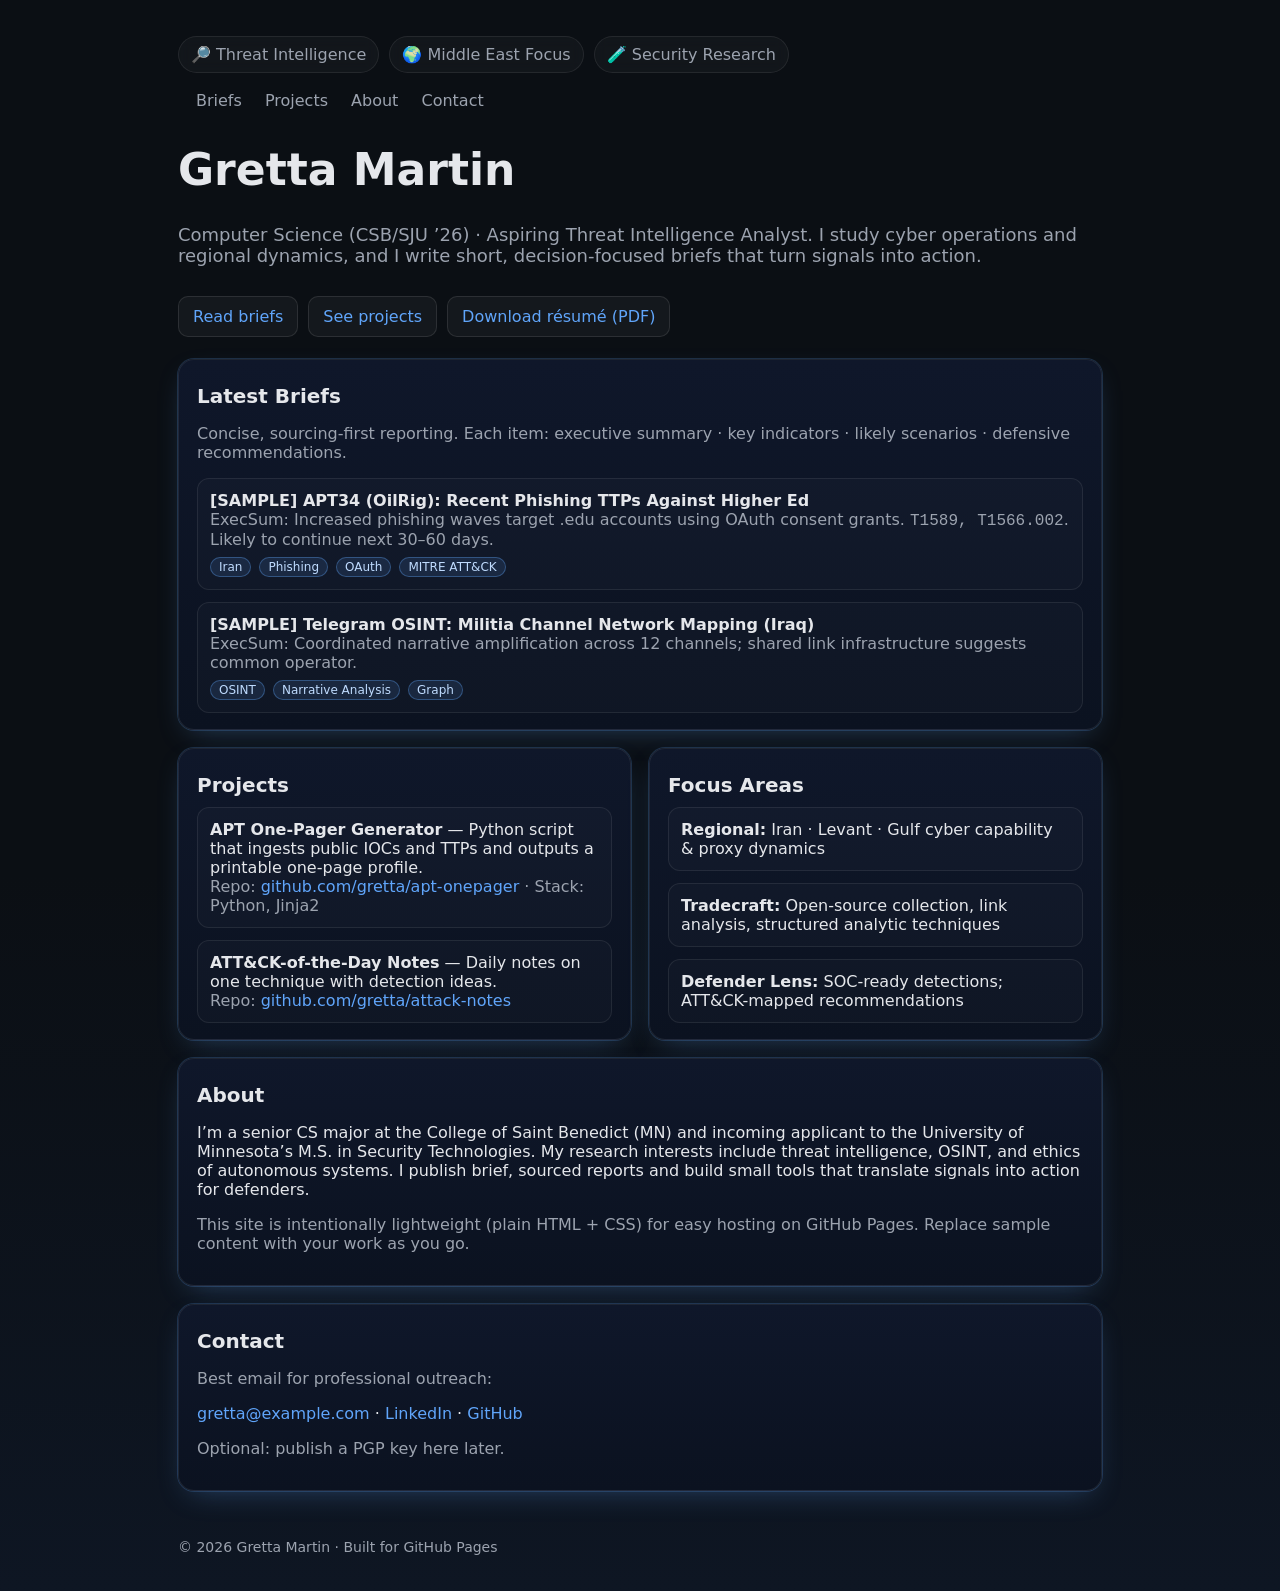
==== index.html @ d256db5d "Rename threat_intel_portfolio_git_hub_pages_starter_index.html to index.html" ====
<!doctype html>
<html lang="en">
<head>
  <meta charset="utf-8" />
  <meta name="viewport" content="width=device-width, initial-scale=1" />
  <title>Gretta Martin — Threat Intelligence & Security</title>
  <meta name="description" content="Portfolio and writing by Gretta Martin — security, threat intelligence, and ethical tech." />
  <style>
    :root { --bg:#0b0f14; --card:#111827; --muted:#9ca3af; --txt:#e5e7eb; --accent:#60a5fa; --glow: 0 0 0 1px rgba(96,165,250,.2), 0 10px 30px -12px rgba(96,165,250,.35);}    
    *{box-sizing:border-box}
    body{margin:0;font-family: ui-sans-serif, system-ui, -apple-system, Segoe UI, Roboto, Helvetica, Arial, "Apple Color Emoji", "Segoe UI Emoji"; background:linear-gradient(180deg,#0b0f14,#0b0f14 55%, #0e1623 100%);color:var(--txt)}
    a{color:var(--accent);text-decoration:none}
    a:hover{text-decoration:underline}
    .container{max-width:980px;margin:0 auto;padding:28px}
    .pill{display:inline-flex;gap:8px;align-items:center;border:1px solid rgba(255,255,255,.08);padding:8px 12px;border-radius:999px;color:var(--muted);backdrop-filter: blur(6px);background:rgba(255,255,255,.03)}
    header{display:flex;flex-wrap:wrap;gap:18px;align-items:center;justify-content:space-between;margin:8px 0 22px}
    nav a{margin-left:18px;color:var(--muted)}
    .hero{display:grid;gap:12px;margin:36px 0 22px}
    h1{font-size:clamp(28px,4.2vw,44px);line-height:1.1;margin:0}
    .sub{color:var(--muted);font-size:clamp(14px,2vw,18px)}
    .grid{display:grid;grid-template-columns:repeat(12,1fr);gap:18px}
    .card{grid-column:span 12;background:linear-gradient(180deg,#0f172a,#0b1220);border:1px solid rgba(255,255,255,.08);border-radius:16px;padding:18px 18px 16px;box-shadow:var(--glow)}
    @media(min-width:860px){.card.half{grid-column:span 6}}
    h2{font-size:20px;margin:6px 0 8px}
    .muted{color:var(--muted)}
    .list{display:grid;gap:12px;margin:10px 0 0;padding:0;list-style:none}
    .item{padding:12px;border:1px solid rgba(255,255,255,.08);border-radius:12px;background:rgba(255,255,255,.02)}
    .tag{display:inline-block;margin-right:8px;margin-top:8px;padding:2px 8px;border-radius:999px;background:rgba(96,165,250,.12);color:#bfdbfe;border:1px solid rgba(96,165,250,.35);font-size:12px}
    footer{margin:48px 0 8px;color:var(--muted);font-size:14px}
    .btn{display:inline-block;padding:10px 14px;border-radius:10px;border:1px solid rgba(255,255,255,.1);background:rgba(255,255,255,.04)}
    .btn:hover{background:rgba(255,255,255,.07)}
    .row{display:flex;flex-wrap:wrap;gap:10px;align-items:center}
    .mono{font-family: ui-monospace, SFMono-Regular, Menlo, Monaco, Consolas, "Liberation Mono", "Courier New", monospace;}
  </style>
</head>
<body>
  <div class="container">
    <header>
      <div class="row">
        <span class="pill">🔎 Threat Intelligence</span>
        <span class="pill">🌍 Middle East Focus</span>
        <span class="pill">🧪 Security Research</span>
      </div>
      <nav>
        <a href="#briefs">Briefs</a>
        <a href="#projects">Projects</a>
        <a href="#about">About</a>
        <a href="#contact">Contact</a>
      </nav>
    </header>

    <section class="hero">
      <h1>Gretta Martin</h1>
      <p class="sub">Computer Science (CSB/SJU ’26) · Aspiring Threat Intelligence Analyst. I study cyber operations and regional dynamics, and I write short, decision-focused briefs that turn signals into action.</p>
      <div class="row">
        <a class="btn" href="#briefs">Read briefs</a>
        <a class="btn" href="#projects">See projects</a>
        <a class="btn" href="resume.pdf">Download résumé (PDF)</a>
      </div>
    </section>

    <section id="briefs" class="grid">
      <div class="card">
        <h2>Latest Briefs</h2>
        <p class="muted">Concise, sourcing-first reporting. Each item: executive summary · key indicators · likely scenarios · defensive recommendations.</p>
        <ul class="list">
          <li class="item">
            <strong>[SAMPLE] APT34 (OilRig): Recent Phishing TTPs Against Higher Ed</strong>
            <div class="muted">ExecSum: Increased phishing waves target .edu accounts using OAuth consent grants. <span class="mono">T1589, T1566.002</span>. Likely to continue next 30–60 days.</div>
            <div>
              <span class="tag">Iran</span><span class="tag">Phishing</span><span class="tag">OAuth</span><span class="tag">MITRE ATT&CK</span>
            </div>
          </li>
          <li class="item">
            <strong>[SAMPLE] Telegram OSINT: Militia Channel Network Mapping (Iraq)</strong>
            <div class="muted">ExecSum: Coordinated narrative amplification across 12 channels; shared link infrastructure suggests common operator.</div>
            <div>
              <span class="tag">OSINT</span><span class="tag">Narrative Analysis</span><span class="tag">Graph</span>
            </div>
          </li>
        </ul>
      </div>
    </section>

    <section id="projects" class="grid" style="margin-top:18px;">
      <div class="card half">
        <h2>Projects</h2>
        <ul class="list">
          <li class="item">
            <strong>APT One-Pager Generator</strong> — Python script that ingests public IOCs and TTPs and outputs a printable one-page profile.
            <div class="muted">Repo: <a href="#">github.com/gretta/apt-onepager</a> · Stack: Python, Jinja2</div>
          </li>
          <li class="item">
            <strong>ATT&CK-of-the-Day Notes</strong> — Daily notes on one technique with detection ideas.
            <div class="muted">Repo: <a href="#">github.com/gretta/attack-notes</a></div>
          </li>
        </ul>
      </div>
      <div class="card half">
        <h2>Focus Areas</h2>
        <ul class="list">
          <li class="item"><strong>Regional:</strong> Iran · Levant · Gulf cyber capability & proxy dynamics</li>
          <li class="item"><strong>Tradecraft:</strong> Open-source collection, link analysis, structured analytic techniques</li>
          <li class="item"><strong>Defender Lens:</strong> SOC-ready detections; ATT&CK-mapped recommendations</li>
        </ul>
      </div>
    </section>

    <section id="about" class="grid" style="margin-top:18px;">
      <div class="card">
        <h2>About</h2>
        <p>I’m a senior CS major at the College of Saint Benedict (MN) and incoming applicant to the University of Minnesota’s M.S. in Security Technologies. My research interests include threat intelligence, OSINT, and ethics of autonomous systems. I publish brief, sourced reports and build small tools that translate signals into action for defenders.</p>
        <p class="muted">This site is intentionally lightweight (plain HTML + CSS) for easy hosting on GitHub Pages. Replace sample content with your work as you go.</p>
      </div>
    </section>

    <section id="contact" class="grid" style="margin-top:18px;">
      <div class="card">
        <h2>Contact</h2>
        <p class="muted">Best email for professional outreach:</p>
        <p><a href="mailto:gretta@example.com">gretta@example.com</a> · <a href="#">LinkedIn</a> · <a href="#">GitHub</a></p>
        <p class="muted">Optional: publish a PGP key here later.</p>
      </div>
    </section>

    <footer>
      <div>© <span id="y"></span> Gretta Martin · Built for GitHub Pages</div>
    </footer>
  </div>
  <script>document.getElementById('y').textContent = new Date().getFullYear()</script>
</body>
</html>
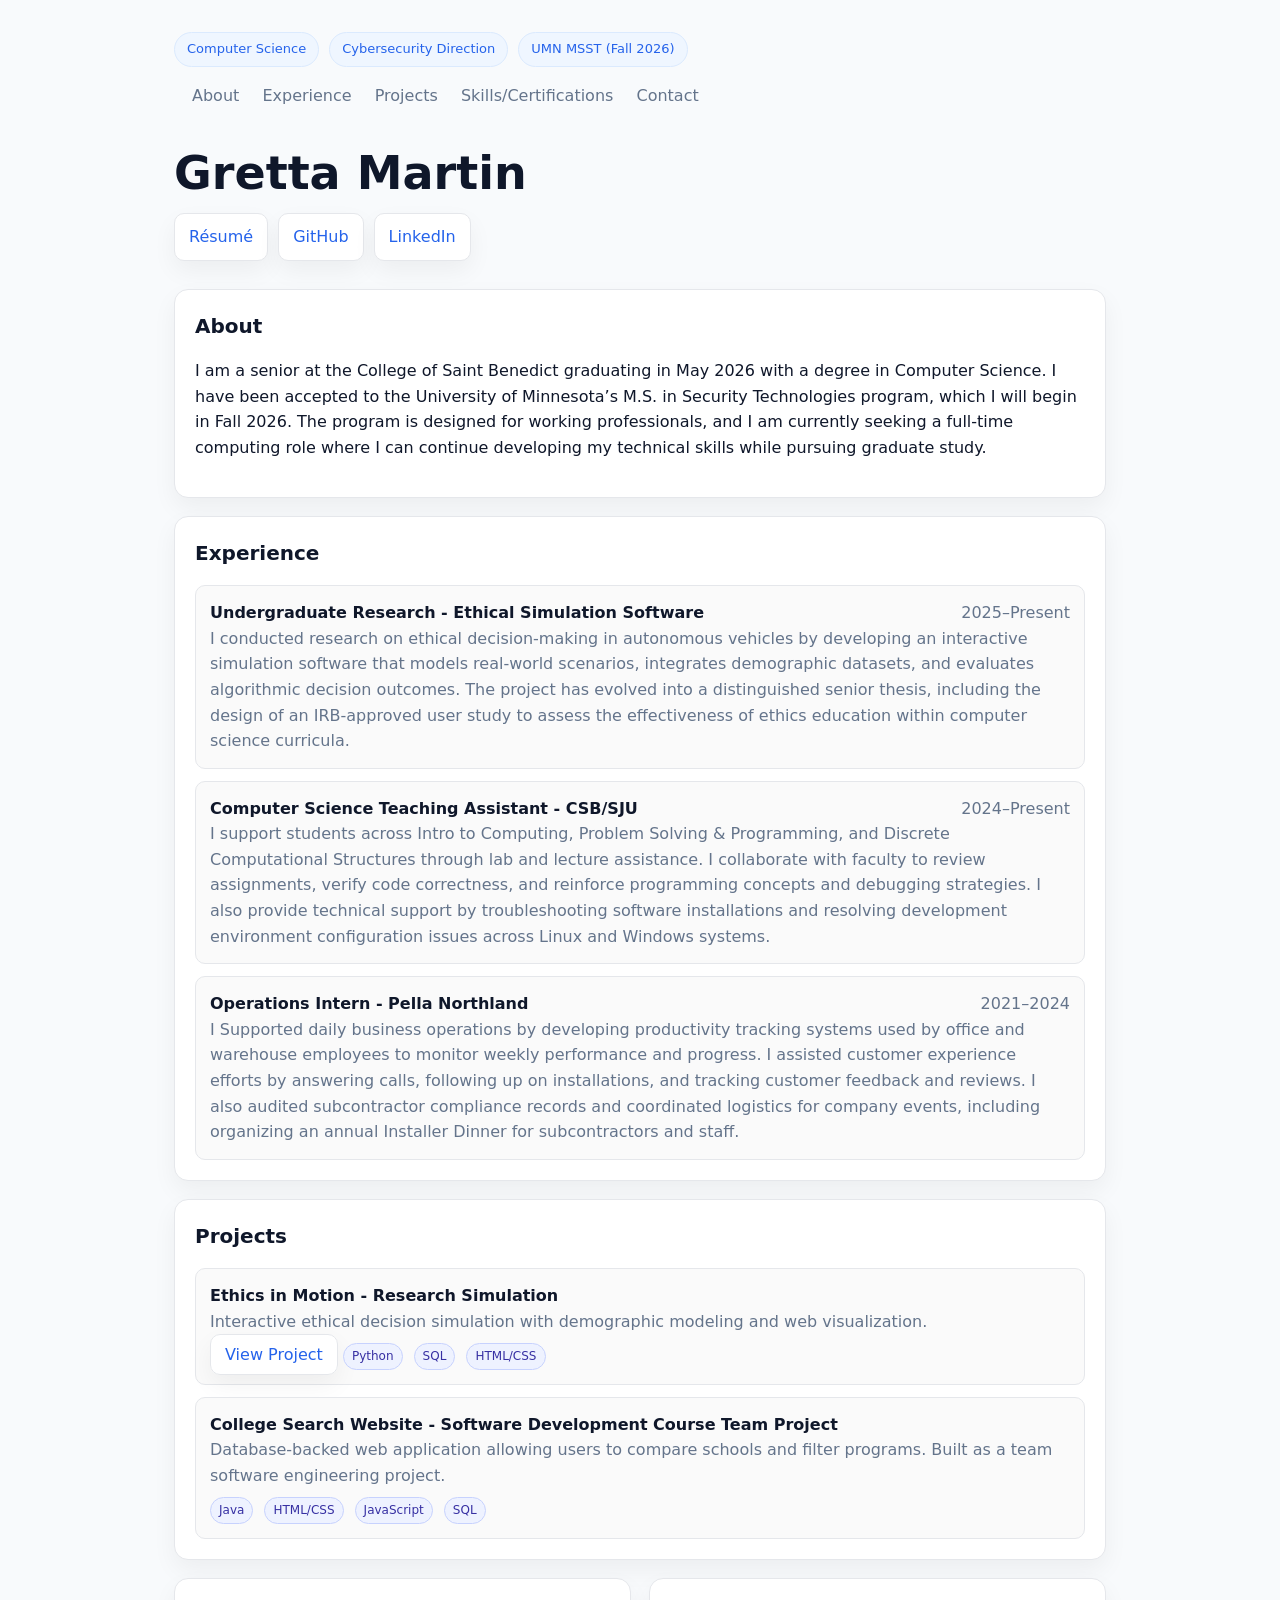
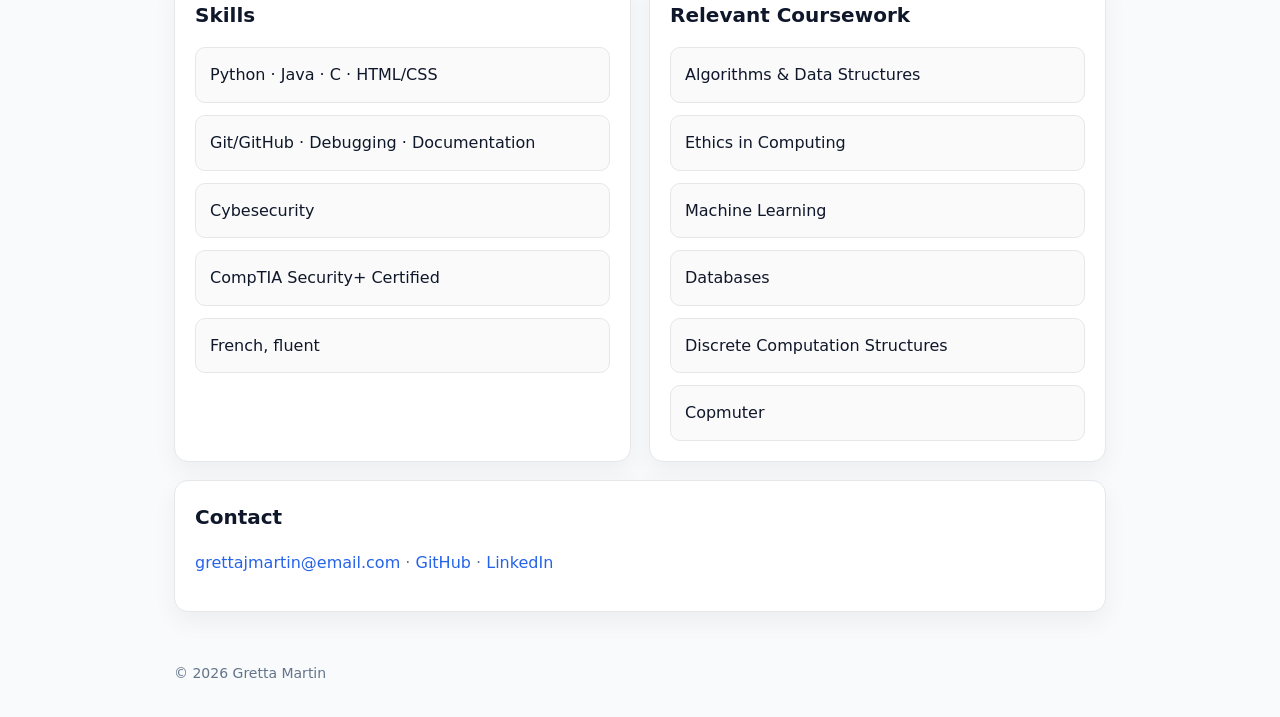
==== commit 10b7d235: "Update index.html" ====
--- a/index.html
+++ b/index.html
@@ -3,130 +3,369 @@
 <head>
   <meta charset="utf-8" />
   <meta name="viewport" content="width=device-width, initial-scale=1" />
-  <title>Gretta Martin — Threat Intelligence & Security</title>
-  <meta name="description" content="Portfolio and writing by Gretta Martin — security, threat intelligence, and ethical tech." />
+  <title>Gretta Martin — Computer Science & Cybersecurity</title>
+
   <style>
-    :root { --bg:#0b0f14; --card:#111827; --muted:#9ca3af; --txt:#e5e7eb; --accent:#60a5fa; --glow: 0 0 0 1px rgba(96,165,250,.2), 0 10px 30px -12px rgba(96,165,250,.35);}    
+    :root {
+      --bg:#f8fafc;
+      --card:#ffffff;
+      --border:#e5e7eb;
+      --txt:#0f172a;
+      --muted:#64748b;
+      --accent:#2563eb;
+      --accent-soft:#eff6ff;
+      --shadow:0 10px 25px rgba(0,0,0,.05);
+    }
+
     *{box-sizing:border-box}
-    body{margin:0;font-family: ui-sans-serif, system-ui, -apple-system, Segoe UI, Roboto, Helvetica, Arial, "Apple Color Emoji", "Segoe UI Emoji"; background:linear-gradient(180deg,#0b0f14,#0b0f14 55%, #0e1623 100%);color:var(--txt)}
+
+    body{
+      margin:0;
+      font-family: ui-sans-serif, system-ui, -apple-system, Segoe UI, Roboto, Helvetica, Arial;
+      background:var(--bg);
+      color:var(--txt);
+      line-height:1.6;
+    }
+
     a{color:var(--accent);text-decoration:none}
     a:hover{text-decoration:underline}
-    .container{max-width:980px;margin:0 auto;padding:28px}
-    .pill{display:inline-flex;gap:8px;align-items:center;border:1px solid rgba(255,255,255,.08);padding:8px 12px;border-radius:999px;color:var(--muted);backdrop-filter: blur(6px);background:rgba(255,255,255,.03)}
-    header{display:flex;flex-wrap:wrap;gap:18px;align-items:center;justify-content:space-between;margin:8px 0 22px}
-    nav a{margin-left:18px;color:var(--muted)}
-    .hero{display:grid;gap:12px;margin:36px 0 22px}
-    h1{font-size:clamp(28px,4.2vw,44px);line-height:1.1;margin:0}
-    .sub{color:var(--muted);font-size:clamp(14px,2vw,18px)}
-    .grid{display:grid;grid-template-columns:repeat(12,1fr);gap:18px}
-    .card{grid-column:span 12;background:linear-gradient(180deg,#0f172a,#0b1220);border:1px solid rgba(255,255,255,.08);border-radius:16px;padding:18px 18px 16px;box-shadow:var(--glow)}
-    @media(min-width:860px){.card.half{grid-column:span 6}}
-    h2{font-size:20px;margin:6px 0 8px}
+
+    .container{
+      max-width:980px;
+      margin:0 auto;
+      padding:32px 24px;
+    }
+
+    /* ---------- Header ---------- */
+
+    header{
+      display:flex;
+      flex-wrap:wrap;
+      justify-content:space-between;
+      align-items:center;
+      margin-bottom:28px;
+      gap:16px;
+    }
+
+    nav a{
+      margin-left:18px;
+      color:var(--muted);
+      font-weight:500;
+    }
+
+    .pill{
+      padding:6px 12px;
+      border-radius:999px;
+      background:var(--accent-soft);
+      color:var(--accent);
+      font-size:13px;
+      border:1px solid #dbeafe;
+    }
+
+    .row{
+      display:flex;
+      flex-wrap:wrap;
+      gap:10px;
+      align-items:center;
+    }
+
+    /* ---------- Hero ---------- */
+
+    .hero{
+      margin:40px 0 28px;
+      display:grid;
+      gap:14px;
+    }
+
+    h1{
+      font-size:clamp(30px,4vw,46px);
+      margin:0;
+      line-height:1.1;
+    }
+
+    .sub{
+      color:var(--muted);
+      font-size:18px;
+      max-width:700px;
+    }
+
+    .btn{
+      padding:10px 14px;
+      border-radius:10px;
+      border:1px solid var(--border);
+      background:white;
+      box-shadow:var(--shadow);
+      font-weight:500;
+    }
+
+    .btn:hover{
+      background:#f1f5f9;
+      text-decoration:none;
+    }
+
+    /* ---------- Layout ---------- */
+
+    .grid{
+      display:grid;
+      grid-template-columns:repeat(12,1fr);
+      gap:18px;
+      margin-top:18px;
+    }
+
+    .card{
+      grid-column:span 12;
+      background:var(--card);
+      border:1px solid var(--border);
+      border-radius:14px;
+      padding:20px;
+      box-shadow:var(--shadow);
+    }
+
+    @media(min-width:860px){
+      .card.half{grid-column:span 6}
+    }
+
+    h2{
+      margin-top:0;
+      font-size:20px;
+    }
+
     .muted{color:var(--muted)}
-    .list{display:grid;gap:12px;margin:10px 0 0;padding:0;list-style:none}
-    .item{padding:12px;border:1px solid rgba(255,255,255,.08);border-radius:12px;background:rgba(255,255,255,.02)}
-    .tag{display:inline-block;margin-right:8px;margin-top:8px;padding:2px 8px;border-radius:999px;background:rgba(96,165,250,.12);color:#bfdbfe;border:1px solid rgba(96,165,250,.35);font-size:12px}
-    footer{margin:48px 0 8px;color:var(--muted);font-size:14px}
-    .btn{display:inline-block;padding:10px 14px;border-radius:10px;border:1px solid rgba(255,255,255,.1);background:rgba(255,255,255,.04)}
-    .btn:hover{background:rgba(255,255,255,.07)}
-    .row{display:flex;flex-wrap:wrap;gap:10px;align-items:center}
-    .mono{font-family: ui-monospace, SFMono-Regular, Menlo, Monaco, Consolas, "Liberation Mono", "Courier New", monospace;}
+
+    .list{
+      list-style:none;
+      padding:0;
+      margin:12px 0 0;
+      display:grid;
+      gap:12px;
+    }
+
+    .item{
+      padding:14px;
+      border:1px solid var(--border);
+      border-radius:10px;
+      background:#fafafa;
+    }
+
+    .tag{
+      display:inline-block;
+      margin-right:6px;
+      margin-top:8px;
+      padding:3px 8px;
+      font-size:12px;
+      border-radius:999px;
+      background:#eef2ff;
+      color:#3730a3;
+      border:1px solid #c7d2fe;
+    }
+
+    .split{
+      display:flex;
+      justify-content:space-between;
+      flex-wrap:wrap;
+      gap:6px;
+    }
+
+    footer{
+      margin-top:50px;
+      font-size:14px;
+      color:var(--muted);
+    }
   </style>
 </head>
+
 <body>
-  <div class="container">
-    <header>
-      <div class="row">
-        <span class="pill">🔎 Threat Intelligence</span>
-        <span class="pill">🌍 Middle East Focus</span>
-        <span class="pill">🧪 Security Research</span>
-      </div>
-      <nav>
-        <a href="#briefs">Briefs</a>
-        <a href="#projects">Projects</a>
-        <a href="#about">About</a>
-        <a href="#contact">Contact</a>
-      </nav>
-    </header>
-
-    <section class="hero">
-      <h1>Gretta Martin</h1>
-      <p class="sub">Computer Science (CSB/SJU ’26) · Aspiring Threat Intelligence Analyst. I study cyber operations and regional dynamics, and I write short, decision-focused briefs that turn signals into action.</p>
-      <div class="row">
-        <a class="btn" href="#briefs">Read briefs</a>
-        <a class="btn" href="#projects">See projects</a>
-        <a class="btn" href="resume.pdf">Download résumé (PDF)</a>
-      </div>
-    </section>
-
-    <section id="briefs" class="grid">
-      <div class="card">
-        <h2>Latest Briefs</h2>
-        <p class="muted">Concise, sourcing-first reporting. Each item: executive summary · key indicators · likely scenarios · defensive recommendations.</p>
-        <ul class="list">
-          <li class="item">
-            <strong>[SAMPLE] APT34 (OilRig): Recent Phishing TTPs Against Higher Ed</strong>
-            <div class="muted">ExecSum: Increased phishing waves target .edu accounts using OAuth consent grants. <span class="mono">T1589, T1566.002</span>. Likely to continue next 30–60 days.</div>
-            <div>
-              <span class="tag">Iran</span><span class="tag">Phishing</span><span class="tag">OAuth</span><span class="tag">MITRE ATT&CK</span>
-            </div>
-          </li>
-          <li class="item">
-            <strong>[SAMPLE] Telegram OSINT: Militia Channel Network Mapping (Iraq)</strong>
-            <div class="muted">ExecSum: Coordinated narrative amplification across 12 channels; shared link infrastructure suggests common operator.</div>
-            <div>
-              <span class="tag">OSINT</span><span class="tag">Narrative Analysis</span><span class="tag">Graph</span>
-            </div>
-          </li>
-        </ul>
-      </div>
-    </section>
-
-    <section id="projects" class="grid" style="margin-top:18px;">
-      <div class="card half">
-        <h2>Projects</h2>
-        <ul class="list">
-          <li class="item">
-            <strong>APT One-Pager Generator</strong> — Python script that ingests public IOCs and TTPs and outputs a printable one-page profile.
-            <div class="muted">Repo: <a href="#">github.com/gretta/apt-onepager</a> · Stack: Python, Jinja2</div>
-          </li>
-          <li class="item">
-            <strong>ATT&CK-of-the-Day Notes</strong> — Daily notes on one technique with detection ideas.
-            <div class="muted">Repo: <a href="#">github.com/gretta/attack-notes</a></div>
-          </li>
-        </ul>
-      </div>
-      <div class="card half">
-        <h2>Focus Areas</h2>
-        <ul class="list">
-          <li class="item"><strong>Regional:</strong> Iran · Levant · Gulf cyber capability & proxy dynamics</li>
-          <li class="item"><strong>Tradecraft:</strong> Open-source collection, link analysis, structured analytic techniques</li>
-          <li class="item"><strong>Defender Lens:</strong> SOC-ready detections; ATT&CK-mapped recommendations</li>
-        </ul>
-      </div>
-    </section>
-
-    <section id="about" class="grid" style="margin-top:18px;">
-      <div class="card">
-        <h2>About</h2>
-        <p>I’m a senior CS major at the College of Saint Benedict (MN) and incoming applicant to the University of Minnesota’s M.S. in Security Technologies. My research interests include threat intelligence, OSINT, and ethics of autonomous systems. I publish brief, sourced reports and build small tools that translate signals into action for defenders.</p>
-        <p class="muted">This site is intentionally lightweight (plain HTML + CSS) for easy hosting on GitHub Pages. Replace sample content with your work as you go.</p>
-      </div>
-    </section>
-
-    <section id="contact" class="grid" style="margin-top:18px;">
-      <div class="card">
-        <h2>Contact</h2>
-        <p class="muted">Best email for professional outreach:</p>
-        <p><a href="mailto:gretta@example.com">gretta@example.com</a> · <a href="#">LinkedIn</a> · <a href="#">GitHub</a></p>
-        <p class="muted">Optional: publish a PGP key here later.</p>
-      </div>
-    </section>
-
-    <footer>
-      <div>© <span id="y"></span> Gretta Martin · Built for GitHub Pages</div>
-    </footer>
-  </div>
-  <script>document.getElementById('y').textContent = new Date().getFullYear()</script>
+<div class="container">
+
+<header>
+  <div class="row">
+    <span class="pill">Computer Science</span>
+    <span class="pill">Cybersecurity Direction</span>
+    <span class="pill">UMN MSST (Fall 2026)</span>
+  </div>
+
+  <nav>
+    <a href="#about">About</a>
+    <a href="#experience">Experience</a>
+    <a href="#projects">Projects</a>
+    <a href="#skills">Skills/Certifications</a>
+    <a href="#contact">Contact</a>
+  </nav>
+</header>
+
+<section class="hero">
+  <h1>Gretta Martin</h1>
+
+  <div class="row">
+    <a class="btn" href="resume.pdf">Résumé</a>
+    <a class="btn" href="https://github.com/grettamartin">GitHub</a>
+    <a class="btn" href="https://linkedin.com">LinkedIn</a>
+  </div>
+</section>
+
+<!-- ABOUT -->
+<section id="about" class="grid">
+<div class="card">
+<h2>About</h2>
+<p>
+I am a senior at the College of Saint Benedict graduating in May 2026 with a degree in Computer Science. 
+I have been accepted to the University of Minnesota’s M.S. in Security Technologies program, which I will begin in Fall 2026. 
+The program is designed for working professionals, and I am currently seeking a full-time computing role where I can continue
+ developing my technical skills while pursuing graduate study.
+</p>
+</div>
+</section>
+
+<!-- EXPERIENCE -->
+<section id="experience" class="grid">
+<div class="card">
+<h2>Experience</h2>
+
+<ul class="list">
+
+
+
+<li class="item">
+  <div class="split">
+    <strong>Undergraduate Research - Ethical Simulation Software</strong>
+    <span class="muted">2025–Present</span>
+  </div>
+
+  <div class="muted">
+    I conducted research on ethical decision-making in autonomous vehicles by
+    developing an interactive simulation software that models real-world scenarios,
+    integrates demographic datasets, and evaluates algorithmic decision outcomes.
+    The project has evolved into a distinguished senior thesis, including the
+    design of an IRB-approved user study to assess the effectiveness of ethics
+    education within computer science curricula.
+  </div>
+
+</li>
+
+ <li class="item">
+  <div class="split">
+    <strong>Computer Science Teaching Assistant - CSB/SJU</strong>
+    <span class="muted">2024–Present</span>
+  </div>
+
+  <div class="muted">
+    I support students across Intro to Computing, Problem Solving & Programming,
+    and Discrete Computational Structures through lab and lecture assistance.
+    I collaborate with faculty to review assignments, verify code correctness,
+    and reinforce programming concepts and debugging strategies. I also provide
+    technical support by troubleshooting software installations and resolving
+    development environment configuration issues across Linux and Windows systems.
+  </div>
+</li>
+
+
+
+<li class="item">
+  <div class="split">
+    <strong>Operations Intern - Pella Northland</strong>
+    <span class="muted">2021–2024</span>
+  </div>
+
+  <div class="muted">
+    I Supported daily business operations by developing productivity tracking
+    systems used by office and warehouse employees to monitor weekly performance
+    and progress. I assisted customer experience efforts by answering calls,
+    following up on installations, and tracking customer feedback and reviews.
+    I also audited subcontractor compliance records and coordinated logistics
+    for company events, including organizing an annual Installer Dinner for
+    subcontractors and staff.
+  </div>
+
+</li>
+
+</ul>
+</div>
+</section>
+
+<!-- PROJECTS -->
+<section id="projects" class="grid">
+<div class="card">
+  
+<h2>Projects</h2>
+
+<ul class="list">
+
+<li class="item">
+<strong>Ethics in Motion - Research Simulation</strong>
+<div class="muted">
+Interactive ethical decision simulation with demographic modeling and web visualization.
+</div>
+<a class="btn" href="ethical-engine/">View Project</a>
+<span class="tag">Python</span>
+<span class="tag">SQL</span>
+<span class="tag">HTML/CSS</span>
+</li>
+
+<li class="item">
+<strong>College Search Website - Software Development Course Team Project</strong>
+<div class="muted">
+Database-backed web application allowing users to compare schools and filter programs.
+Built as a team software engineering project.
+</div>
+<span class="tag">Java</span>
+<span class="tag">HTML/CSS</span>
+<span class="tag">JavaScript</span>
+<span class="tag">SQL</span>
+</li>
+
+</ul>
+</div>
+</section>
+
+<!-- SKILLS -->
+<section id="skills" class="grid">
+<div class="card half">
+<h2>Skills</h2>
+<ul class="list">
+<li class="item">Python · Java · C · HTML/CSS</li>
+<li class="item">Git/GitHub · Debugging · Documentation</li>
+<li class="item">Cybesecurity</li>
+<li class="item">CompTIA Security+ Certified</li>
+<li class="item">French, fluent</li>
+</ul>
+</div>
+
+<div class="card half">
+<h2>Relevant Coursework</h2>
+<ul class="list">
+<li class="item">Algorithms & Data Structures</li>
+<li class="item">Ethics in Computing</li>
+<li class="item">Machine Learning</li>
+<li class="item">Databases</li>
+<li class="item">Discrete Computation Structures</li>
+<li class="item">Copmuter</li>
+</ul>
+</div>
+</section>
+
+
+
+<!-- CONTACT -->
+<section id="contact" class="grid">
+<div class="card">
+<h2>Contact</h2>
+<p class="muted">
+<a href="mailto:grettajmartin@gmail.com">grettajmartin@email.com</a> ·
+<a href="https://github.com/grettamartin">GitHub</a> ·
+<a href="www.linkedin.com/in/gretta-martin">LinkedIn</a>
+</p>
+</div>
+</section>
+
+<footer>
+© <span id="y"></span> Gretta Martin
+</footer>
+
+</div>
+
+<script>
+document.getElementById("y").textContent = new Date().getFullYear();
+</script>
+
 </body>
 </html>
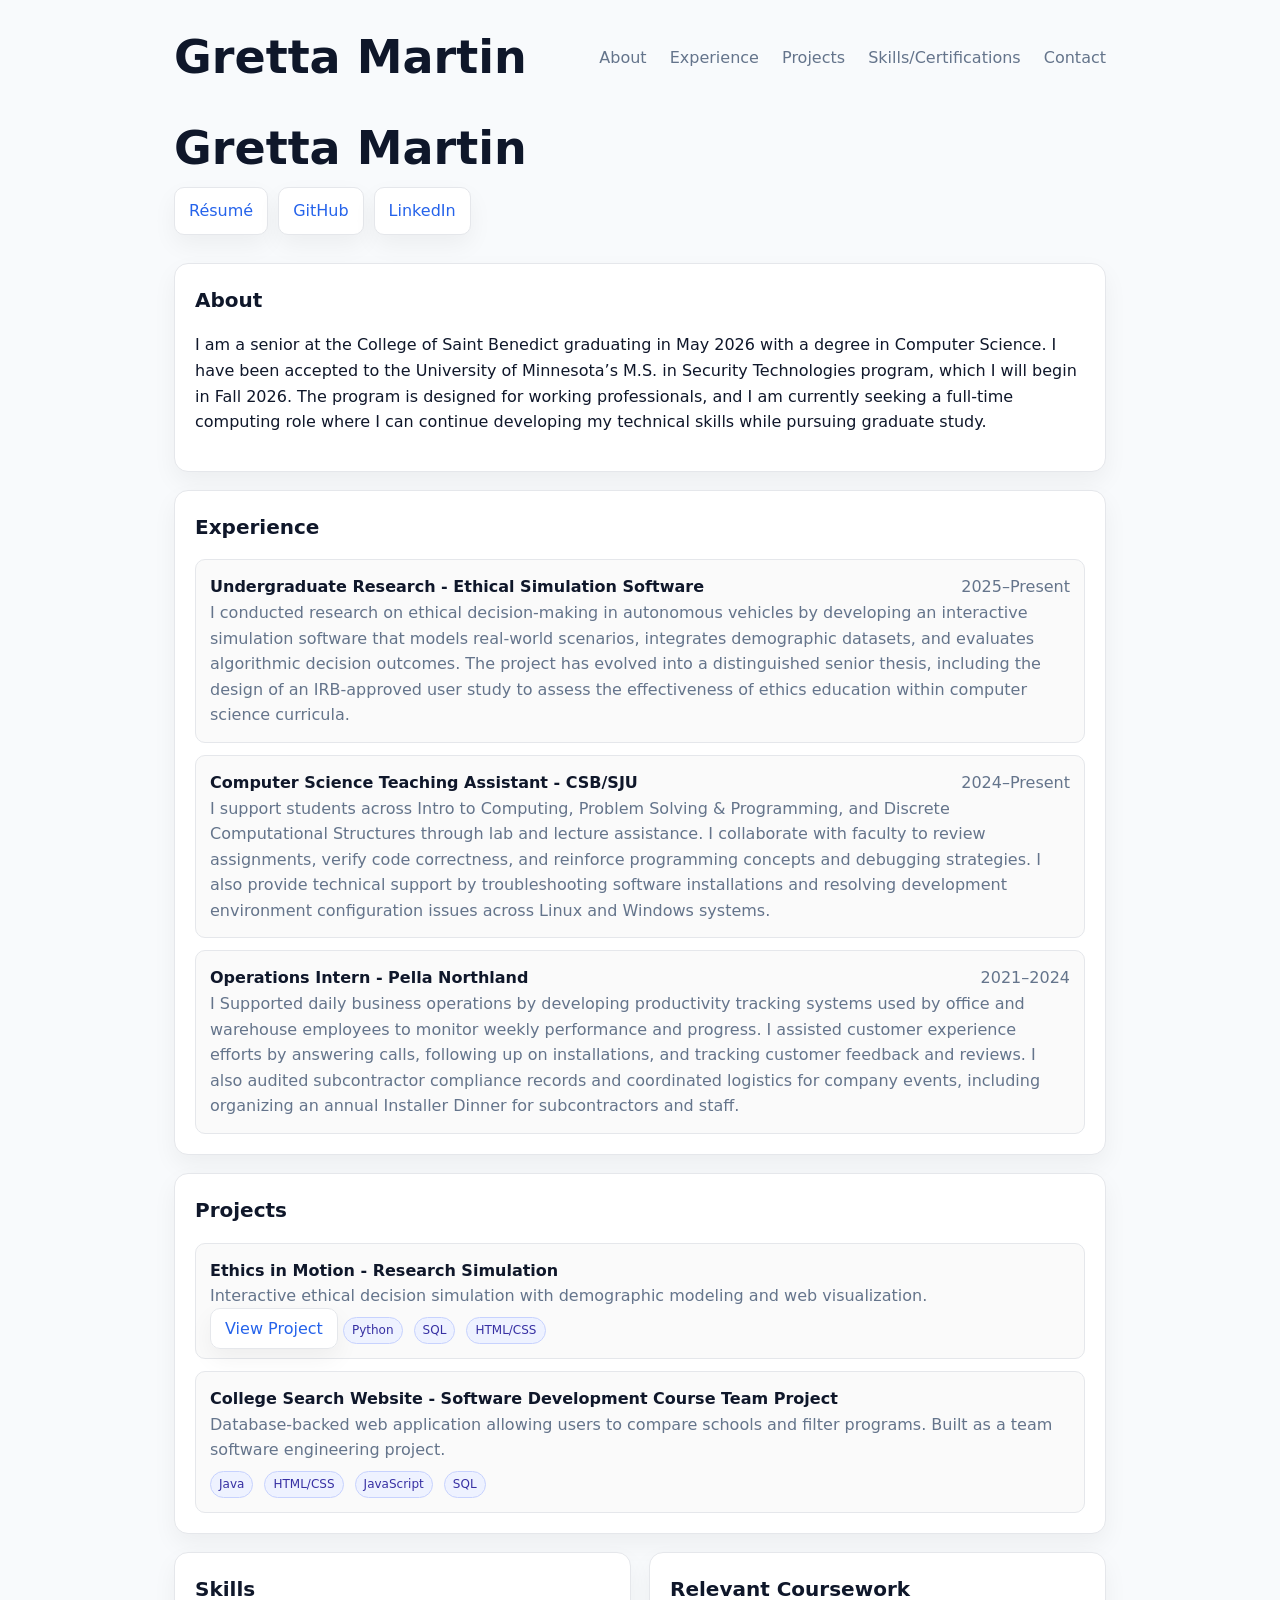
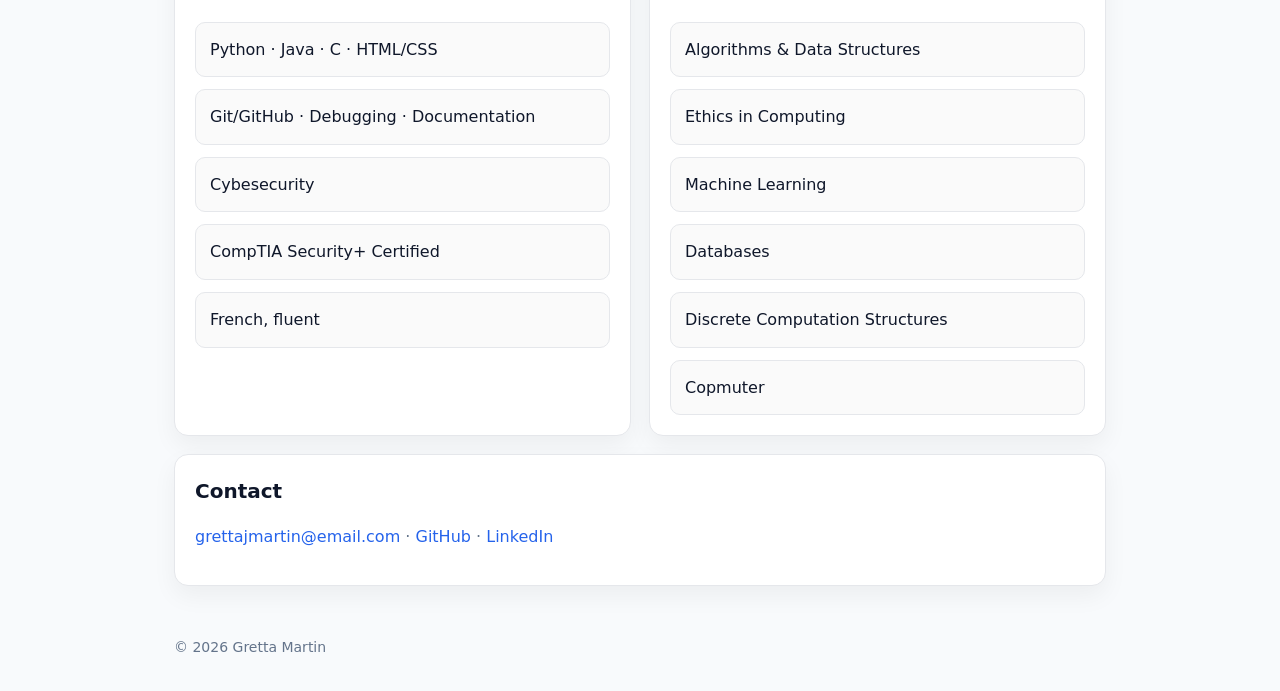
==== commit 8877df89: "Update index.html" ====
--- a/index.html
+++ b/index.html
@@ -179,9 +179,7 @@
 
 <header>
   <div class="row">
-    <span class="pill">Computer Science</span>
-    <span class="pill">Cybersecurity Direction</span>
-    <span class="pill">UMN MSST (Fall 2026)</span>
+    <h1>Gretta Martin</h1>
   </div>
 
   <nav>
@@ -295,7 +293,7 @@
 <div class="muted">
 Interactive ethical decision simulation with demographic modeling and web visualization.
 </div>
-<a class="btn" href="ethical-engine/">View Project</a>
+<a class="btn" href="ethical-engine.html">View Project</a>
 <span class="tag">Python</span>
 <span class="tag">SQL</span>
 <span class="tag">HTML/CSS</span>
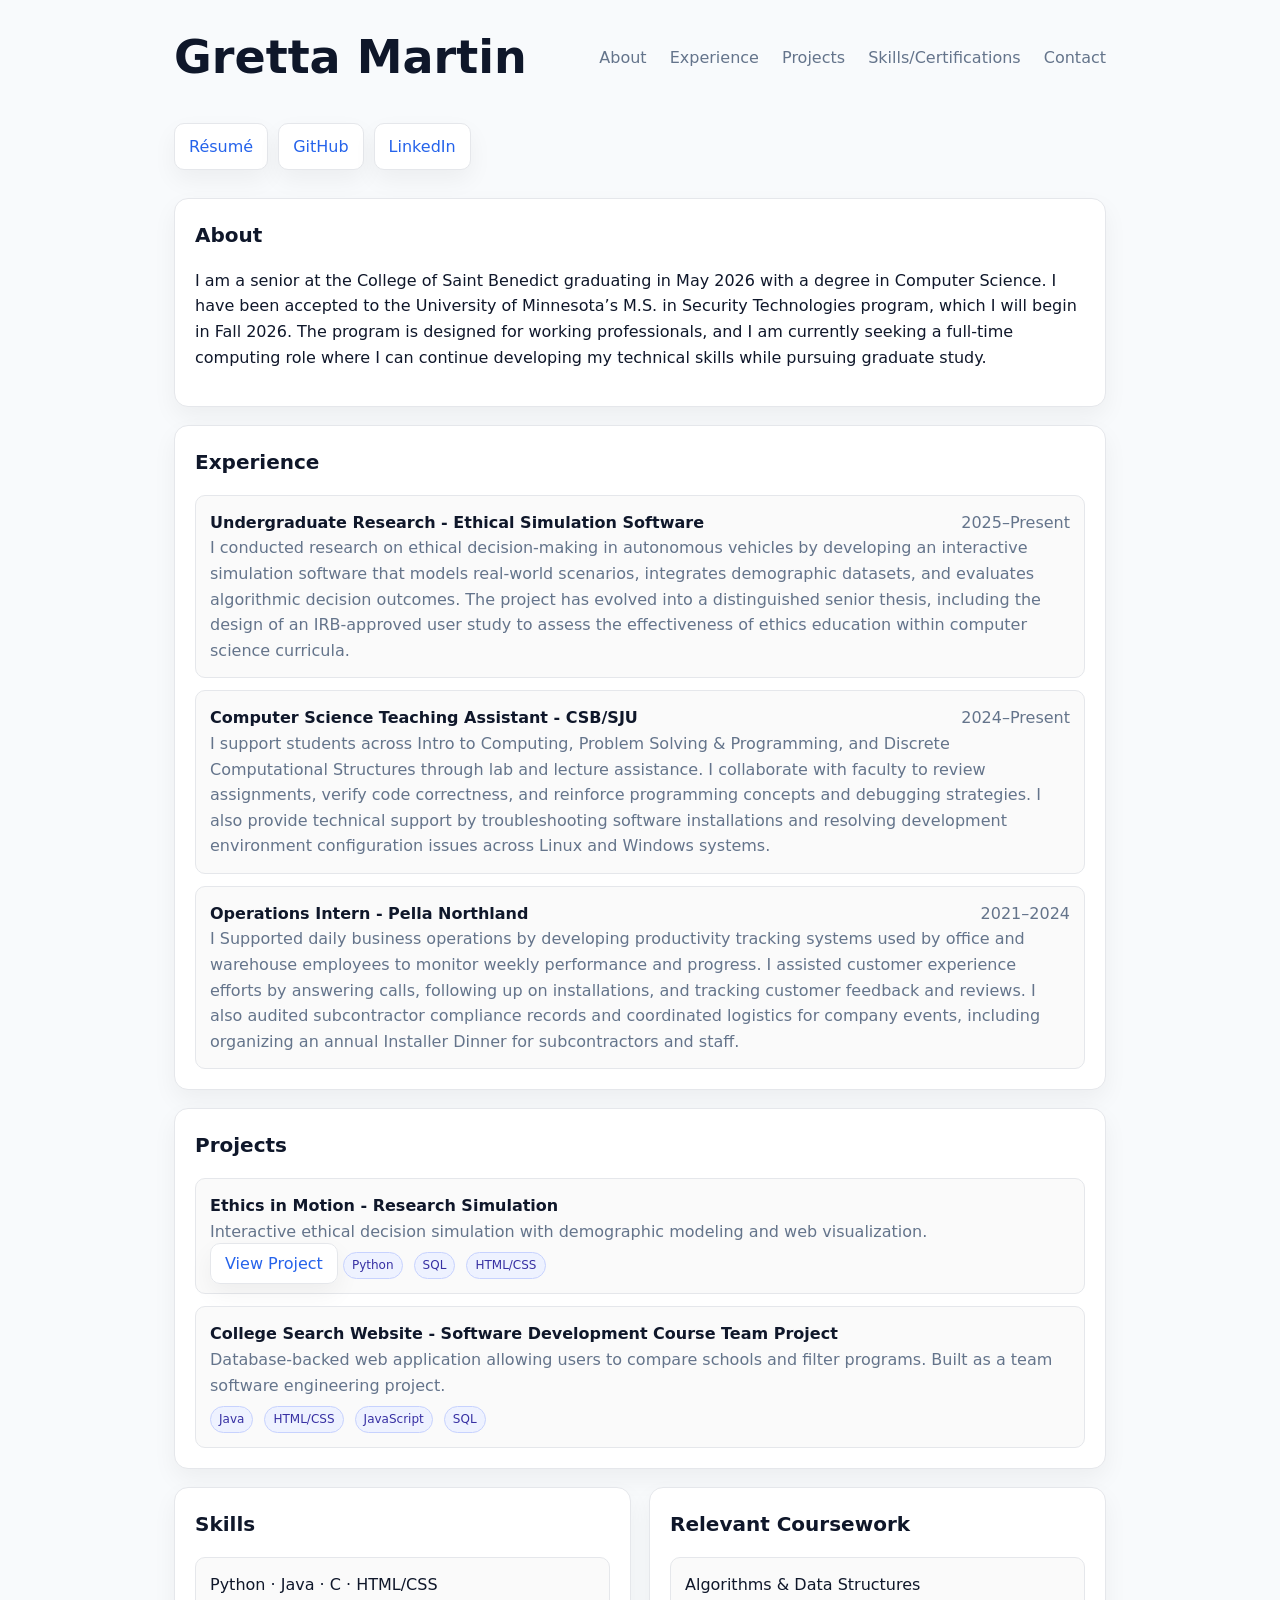
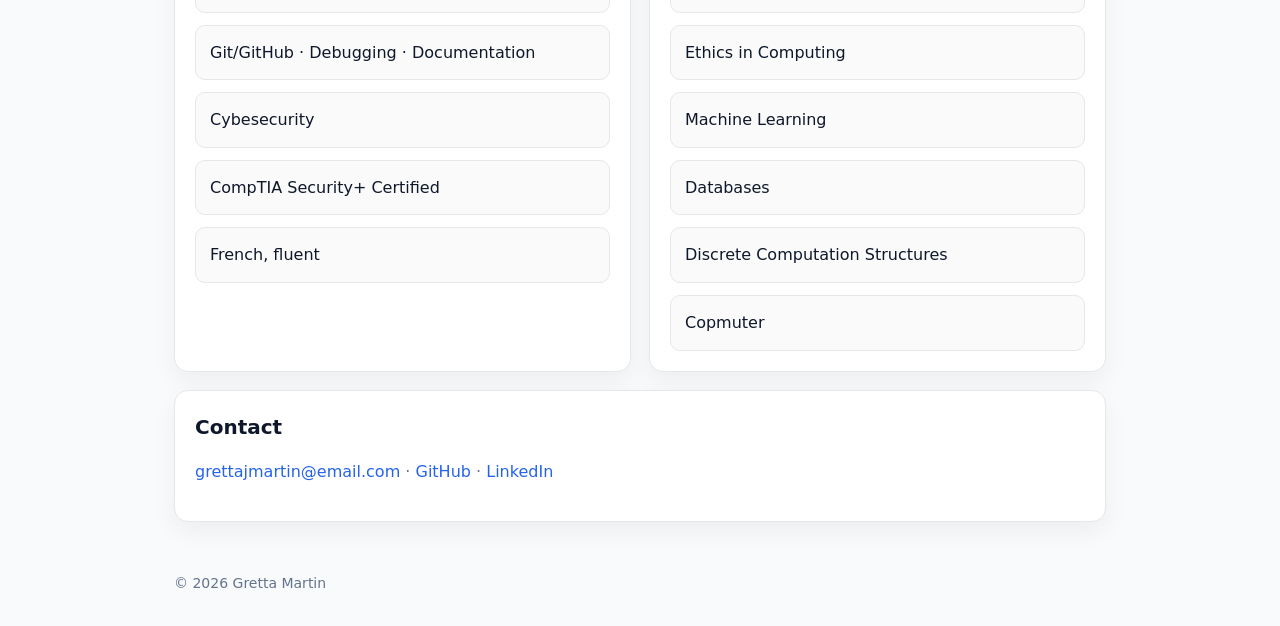
==== commit 7c24d5f3: "Update index.html" ====
--- a/index.html
+++ b/index.html
@@ -192,7 +192,6 @@
 </header>
 
 <section class="hero">
-  <h1>Gretta Martin</h1>
 
   <div class="row">
     <a class="btn" href="resume.pdf">Résumé</a>
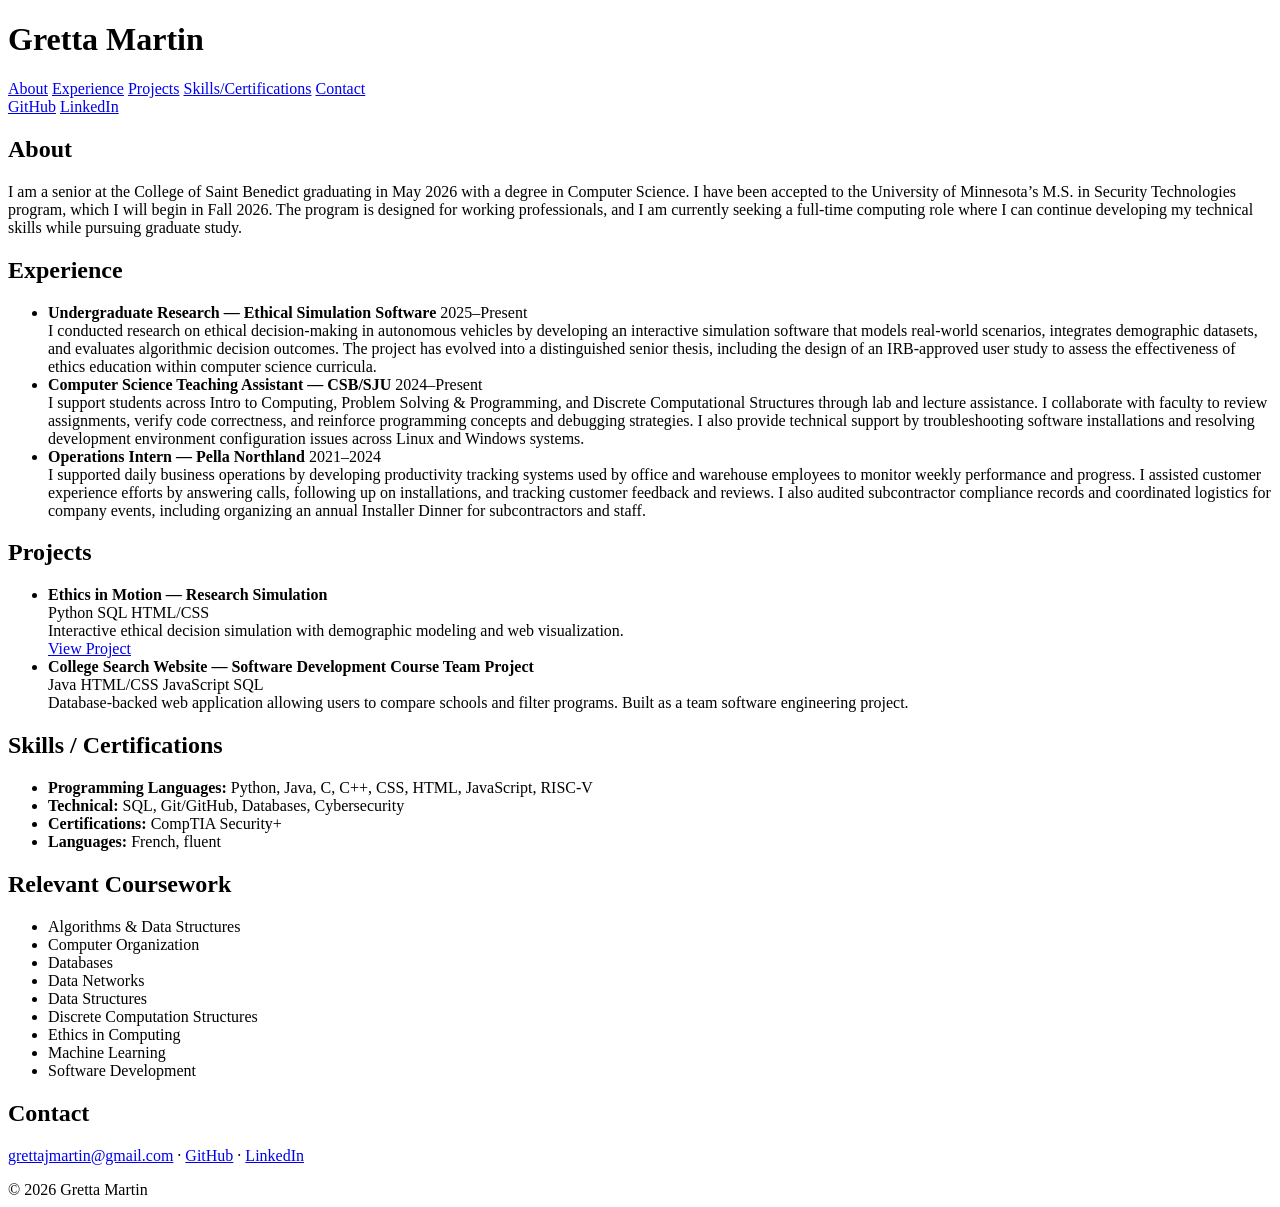
==== commit 4d8cfff3: "Update index.html" ====
--- a/index.html
+++ b/index.html
@@ -3,175 +3,16 @@
 <head>
   <meta charset="utf-8" />
   <meta name="viewport" content="width=device-width, initial-scale=1" />
-  <title>Gretta Martin — Computer Science & Cybersecurity</title>
 
-  <style>
-    :root {
-      --bg:#f8fafc;
-      --card:#ffffff;
-      --border:#e5e7eb;
-      --txt:#0f172a;
-      --muted:#64748b;
-      --accent:#2563eb;
-      --accent-soft:#eff6ff;
-      --shadow:0 10px 25px rgba(0,0,0,.05);
-    }
+  <title>Gretta Martin</title>
 
-    *{box-sizing:border-box}
+  <!-- Google Font -->
+  <link rel="preconnect" href="https://fonts.googleapis.com">
+  <link rel="preconnect" href="https://fonts.gstatic.com" crossorigin>
+  <link href="https://fonts.googleapis.com/css2?family=EB+Garamond:wght@400;500;600;700&display=swap" rel="stylesheet">
 
-    body{
-      margin:0;
-      font-family: ui-sans-serif, system-ui, -apple-system, Segoe UI, Roboto, Helvetica, Arial;
-      background:var(--bg);
-      color:var(--txt);
-      line-height:1.6;
-    }
-
-    a{color:var(--accent);text-decoration:none}
-    a:hover{text-decoration:underline}
-
-    .container{
-      max-width:980px;
-      margin:0 auto;
-      padding:32px 24px;
-    }
-
-    /* ---------- Header ---------- */
-
-    header{
-      display:flex;
-      flex-wrap:wrap;
-      justify-content:space-between;
-      align-items:center;
-      margin-bottom:28px;
-      gap:16px;
-    }
-
-    nav a{
-      margin-left:18px;
-      color:var(--muted);
-      font-weight:500;
-    }
-
-    .pill{
-      padding:6px 12px;
-      border-radius:999px;
-      background:var(--accent-soft);
-      color:var(--accent);
-      font-size:13px;
-      border:1px solid #dbeafe;
-    }
-
-    .row{
-      display:flex;
-      flex-wrap:wrap;
-      gap:10px;
-      align-items:center;
-    }
-
-    /* ---------- Hero ---------- */
-
-    .hero{
-      margin:40px 0 28px;
-      display:grid;
-      gap:14px;
-    }
-
-    h1{
-      font-size:clamp(30px,4vw,46px);
-      margin:0;
-      line-height:1.1;
-    }
-
-    .sub{
-      color:var(--muted);
-      font-size:18px;
-      max-width:700px;
-    }
-
-    .btn{
-      padding:10px 14px;
-      border-radius:10px;
-      border:1px solid var(--border);
-      background:white;
-      box-shadow:var(--shadow);
-      font-weight:500;
-    }
-
-    .btn:hover{
-      background:#f1f5f9;
-      text-decoration:none;
-    }
-
-    /* ---------- Layout ---------- */
-
-    .grid{
-      display:grid;
-      grid-template-columns:repeat(12,1fr);
-      gap:18px;
-      margin-top:18px;
-    }
-
-    .card{
-      grid-column:span 12;
-      background:var(--card);
-      border:1px solid var(--border);
-      border-radius:14px;
-      padding:20px;
-      box-shadow:var(--shadow);
-    }
-
-    @media(min-width:860px){
-      .card.half{grid-column:span 6}
-    }
-
-    h2{
-      margin-top:0;
-      font-size:20px;
-    }
-
-    .muted{color:var(--muted)}
-
-    .list{
-      list-style:none;
-      padding:0;
-      margin:12px 0 0;
-      display:grid;
-      gap:12px;
-    }
-
-    .item{
-      padding:14px;
-      border:1px solid var(--border);
-      border-radius:10px;
-      background:#fafafa;
-    }
-
-    .tag{
-      display:inline-block;
-      margin-right:6px;
-      margin-top:8px;
-      padding:3px 8px;
-      font-size:12px;
-      border-radius:999px;
-      background:#eef2ff;
-      color:#3730a3;
-      border:1px solid #c7d2fe;
-    }
-
-    .split{
-      display:flex;
-      justify-content:space-between;
-      flex-wrap:wrap;
-      gap:6px;
-    }
-
-    footer{
-      margin-top:50px;
-      font-size:14px;
-      color:var(--muted);
-    }
-  </style>
+  <!-- Your CSS -->
+  <link rel="stylesheet" href="style.css">
 </head>
 
 <body>
@@ -181,7 +22,6 @@
   <div class="row">
     <h1>Gretta Martin</h1>
   </div>
-
   <nav>
     <a href="#about">About</a>
     <a href="#experience">Experience</a>
@@ -192,170 +32,158 @@
 </header>
 
 <section class="hero">
-
   <div class="row">
-    <a class="btn" href="resume.pdf">Résumé</a>
-    <a class="btn" href="https://github.com/grettamartin">GitHub</a>
-    <a class="btn" href="https://linkedin.com">LinkedIn</a>
+    <a class="btn" href="https://github.com/grettamartin" target="_blank" rel="noreferrer">GitHub</a>
+    <a class="btn" href="https://www.linkedin.com/in/gretta-martin-a99458254" target="_blank" rel="noreferrer">LinkedIn</a>
   </div>
 </section>
 
 <!-- ABOUT -->
 <section id="about" class="grid">
-<div class="card">
-<h2>About</h2>
-<p>
-I am a senior at the College of Saint Benedict graduating in May 2026 with a degree in Computer Science. 
-I have been accepted to the University of Minnesota’s M.S. in Security Technologies program, which I will begin in Fall 2026. 
-The program is designed for working professionals, and I am currently seeking a full-time computing role where I can continue
- developing my technical skills while pursuing graduate study.
-</p>
-</div>
+  <div class="card">
+    <h2>About</h2>
+    <p>
+      I am a senior at the College of Saint Benedict graduating in May 2026 with a degree in Computer Science.
+      I have been accepted to the University of Minnesota’s M.S. in Security Technologies program, which I will begin in Fall 2026.
+      The program is designed for working professionals, and I am currently seeking a full-time computing role where I can continue
+      developing my technical skills while pursuing graduate study.
+    </p>
+  </div>
 </section>
 
 <!-- EXPERIENCE -->
 <section id="experience" class="grid">
-<div class="card">
-<h2>Experience</h2>
+  <div class="card">
+    <h2>Experience</h2>
 
-<ul class="list">
+    <ul class="list">
+      <li class="item">
+        <div class="split">
+          <strong>Undergraduate Research — Ethical Simulation Software</strong>
+          <span class="muted">2025–Present</span>
+        </div>
+        <div class="muted">
+          I conducted research on ethical decision-making in autonomous vehicles by developing an interactive simulation
+          software that models real-world scenarios, integrates demographic datasets, and evaluates algorithmic decision outcomes.
+          The project has evolved into a distinguished senior thesis, including the design of an IRB-approved user study to assess
+          the effectiveness of ethics education within computer science curricula.
+        </div>
+      </li>
 
+      <li class="item">
+        <div class="split">
+          <strong>Computer Science Teaching Assistant — CSB/SJU</strong>
+          <span class="muted">2024–Present</span>
+        </div>
+        <div class="muted">
+          I support students across Intro to Computing, Problem Solving & Programming, and Discrete Computational Structures through
+          lab and lecture assistance. I collaborate with faculty to review assignments, verify code correctness, and reinforce programming
+          concepts and debugging strategies. I also provide technical support by troubleshooting software installations and resolving
+          development environment configuration issues across Linux and Windows systems.
+        </div>
+      </li>
 
-
-<li class="item">
-  <div class="split">
-    <strong>Undergraduate Research - Ethical Simulation Software</strong>
-    <span class="muted">2025–Present</span>
+      <li class="item">
+        <div class="split">
+          <strong>Operations Intern — Pella Northland</strong>
+          <span class="muted">2021–2024</span>
+        </div>
+        <div class="muted">
+          I supported daily business operations by developing productivity tracking systems used by office and warehouse employees to
+          monitor weekly performance and progress. I assisted customer experience efforts by answering calls, following up on installations,
+          and tracking customer feedback and reviews. I also audited subcontractor compliance records and coordinated logistics for company
+          events, including organizing an annual Installer Dinner for subcontractors and staff.
+        </div>
+      </li>
+    </ul>
   </div>
-
-  <div class="muted">
-    I conducted research on ethical decision-making in autonomous vehicles by
-    developing an interactive simulation software that models real-world scenarios,
-    integrates demographic datasets, and evaluates algorithmic decision outcomes.
-    The project has evolved into a distinguished senior thesis, including the
-    design of an IRB-approved user study to assess the effectiveness of ethics
-    education within computer science curricula.
-  </div>
-
-</li>
-
- <li class="item">
-  <div class="split">
-    <strong>Computer Science Teaching Assistant - CSB/SJU</strong>
-    <span class="muted">2024–Present</span>
-  </div>
-
-  <div class="muted">
-    I support students across Intro to Computing, Problem Solving & Programming,
-    and Discrete Computational Structures through lab and lecture assistance.
-    I collaborate with faculty to review assignments, verify code correctness,
-    and reinforce programming concepts and debugging strategies. I also provide
-    technical support by troubleshooting software installations and resolving
-    development environment configuration issues across Linux and Windows systems.
-  </div>
-</li>
-
-
-
-<li class="item">
-  <div class="split">
-    <strong>Operations Intern - Pella Northland</strong>
-    <span class="muted">2021–2024</span>
-  </div>
-
-  <div class="muted">
-    I Supported daily business operations by developing productivity tracking
-    systems used by office and warehouse employees to monitor weekly performance
-    and progress. I assisted customer experience efforts by answering calls,
-    following up on installations, and tracking customer feedback and reviews.
-    I also audited subcontractor compliance records and coordinated logistics
-    for company events, including organizing an annual Installer Dinner for
-    subcontractors and staff.
-  </div>
-
-</li>
-
-</ul>
-</div>
 </section>
 
 <!-- PROJECTS -->
 <section id="projects" class="grid">
-<div class="card">
-  
-<h2>Projects</h2>
+  <div class="card">
+    <h2>Projects</h2>
 
-<ul class="list">
+    <ul class="list">
+  <li class="item">
+    <div class="item-head">
+      <strong>Ethics in Motion — Research Simulation</strong>
+      <div class="tags">
+        <span class="tag">Python</span>
+        <span class="tag">SQL</span>
+        <span class="tag">HTML/CSS</span>
+      </div>
+    </div>
 
-<li class="item">
-<strong>Ethics in Motion - Research Simulation</strong>
-<div class="muted">
-Interactive ethical decision simulation with demographic modeling and web visualization.
-</div>
-<a class="btn" href="ethical-engine.html">View Project</a>
-<span class="tag">Python</span>
-<span class="tag">SQL</span>
-<span class="tag">HTML/CSS</span>
+    <div class="muted">
+      Interactive ethical decision simulation with demographic modeling and web visualization.
+    </div>
+
+    <a class="btn" href="ethical-engine.html">View Project</a>
+  </li>
+
+  <li class="item">
+  <div class="item-head">
+    <strong>College Search Website — Software Development Course Team Project</strong>
+
+    <div class="tags">
+      <span class="tag">Java</span>
+      <span class="tag">HTML/CSS</span>
+      <span class="tag">JavaScript</span>
+      <span class="tag">SQL</span>
+    </div>
+  </div>
+
+  <div class="muted">
+    Database-backed web application allowing users to compare schools and filter programs.
+    Built as a team software engineering project.
+  </div>
 </li>
-
-<li class="item">
-<strong>College Search Website - Software Development Course Team Project</strong>
-<div class="muted">
-Database-backed web application allowing users to compare schools and filter programs.
-Built as a team software engineering project.
-</div>
-<span class="tag">Java</span>
-<span class="tag">HTML/CSS</span>
-<span class="tag">JavaScript</span>
-<span class="tag">SQL</span>
-</li>
-
-</ul>
-</div>
+    </ul>
+  </div>
 </section>
 
 <!-- SKILLS -->
 <section id="skills" class="grid">
-<div class="card half">
-<h2>Skills</h2>
-<ul class="list">
-<li class="item">Python · Java · C · HTML/CSS</li>
-<li class="item">Git/GitHub · Debugging · Documentation</li>
-<li class="item">Cybesecurity</li>
-<li class="item">CompTIA Security+ Certified</li>
-<li class="item">French, fluent</li>
-</ul>
-</div>
-
-<div class="card half">
-<h2>Relevant Coursework</h2>
-<ul class="list">
-<li class="item">Algorithms & Data Structures</li>
-<li class="item">Ethics in Computing</li>
-<li class="item">Machine Learning</li>
-<li class="item">Databases</li>
-<li class="item">Discrete Computation Structures</li>
-<li class="item">Copmuter</li>
-</ul>
-</div>
+  <div class="card">
+    <h2>Skills / Certifications</h2>
+   <ul>
+      <li><strong>Programming Languages:</strong> Python, Java, C, C++, CSS, HTML, JavaScript, RISC-V </li>
+      <li><strong>Technical:</strong> SQL, Git/GitHub, Databases, Cybersecurity</li>
+      <li><strong>Certifications:</strong> CompTIA Security+</li>
+      <li><strong>Languages:</strong> French, fluent</li>
+    </ul>
+  </div>
+  <div class="card">
+    <h2>Relevant Coursework</h2>
+        <ul class="list coursework-list">
+          <li class="item">Algorithms & Data Structures</li>
+          <li class="item">Computer Organization</li>
+          <li class="item">Databases</li>
+          <li class="item">Data Networks</li>
+          <li class="item">Data Structures</li>
+          <li class="item">Discrete Computation Structures</li>
+          <li class="item">Ethics in Computing</li>
+          <li class="item">Machine Learning</li>
+          <li class="item">Software Development</li>
+        </ul>
+    </div>
 </section>
-
-
 
 <!-- CONTACT -->
 <section id="contact" class="grid">
-<div class="card">
-<h2>Contact</h2>
-<p class="muted">
-<a href="mailto:grettajmartin@gmail.com">grettajmartin@email.com</a> ·
-<a href="https://github.com/grettamartin">GitHub</a> ·
-<a href="www.linkedin.com/in/gretta-martin">LinkedIn</a>
-</p>
-</div>
+  <div class="card">
+    <h2>Contact</h2>
+    <p class="muted">
+      <a href="mailto:grettajmartin@gmail.com">grettajmartin@gmail.com</a> ·
+      <a href="https://github.com/grettamartin" target="_blank" rel="noreferrer">GitHub</a> ·
+      <a href="https://www.linkedin.com/in/gretta-martin-a99458254" target="_blank" rel="noreferrer">LinkedIn</a>
+    </p>
+  </div>
 </section>
 
 <footer>
-© <span id="y"></span> Gretta Martin
+  © <span id="y"></span> Gretta Martin
 </footer>
 
 </div>
